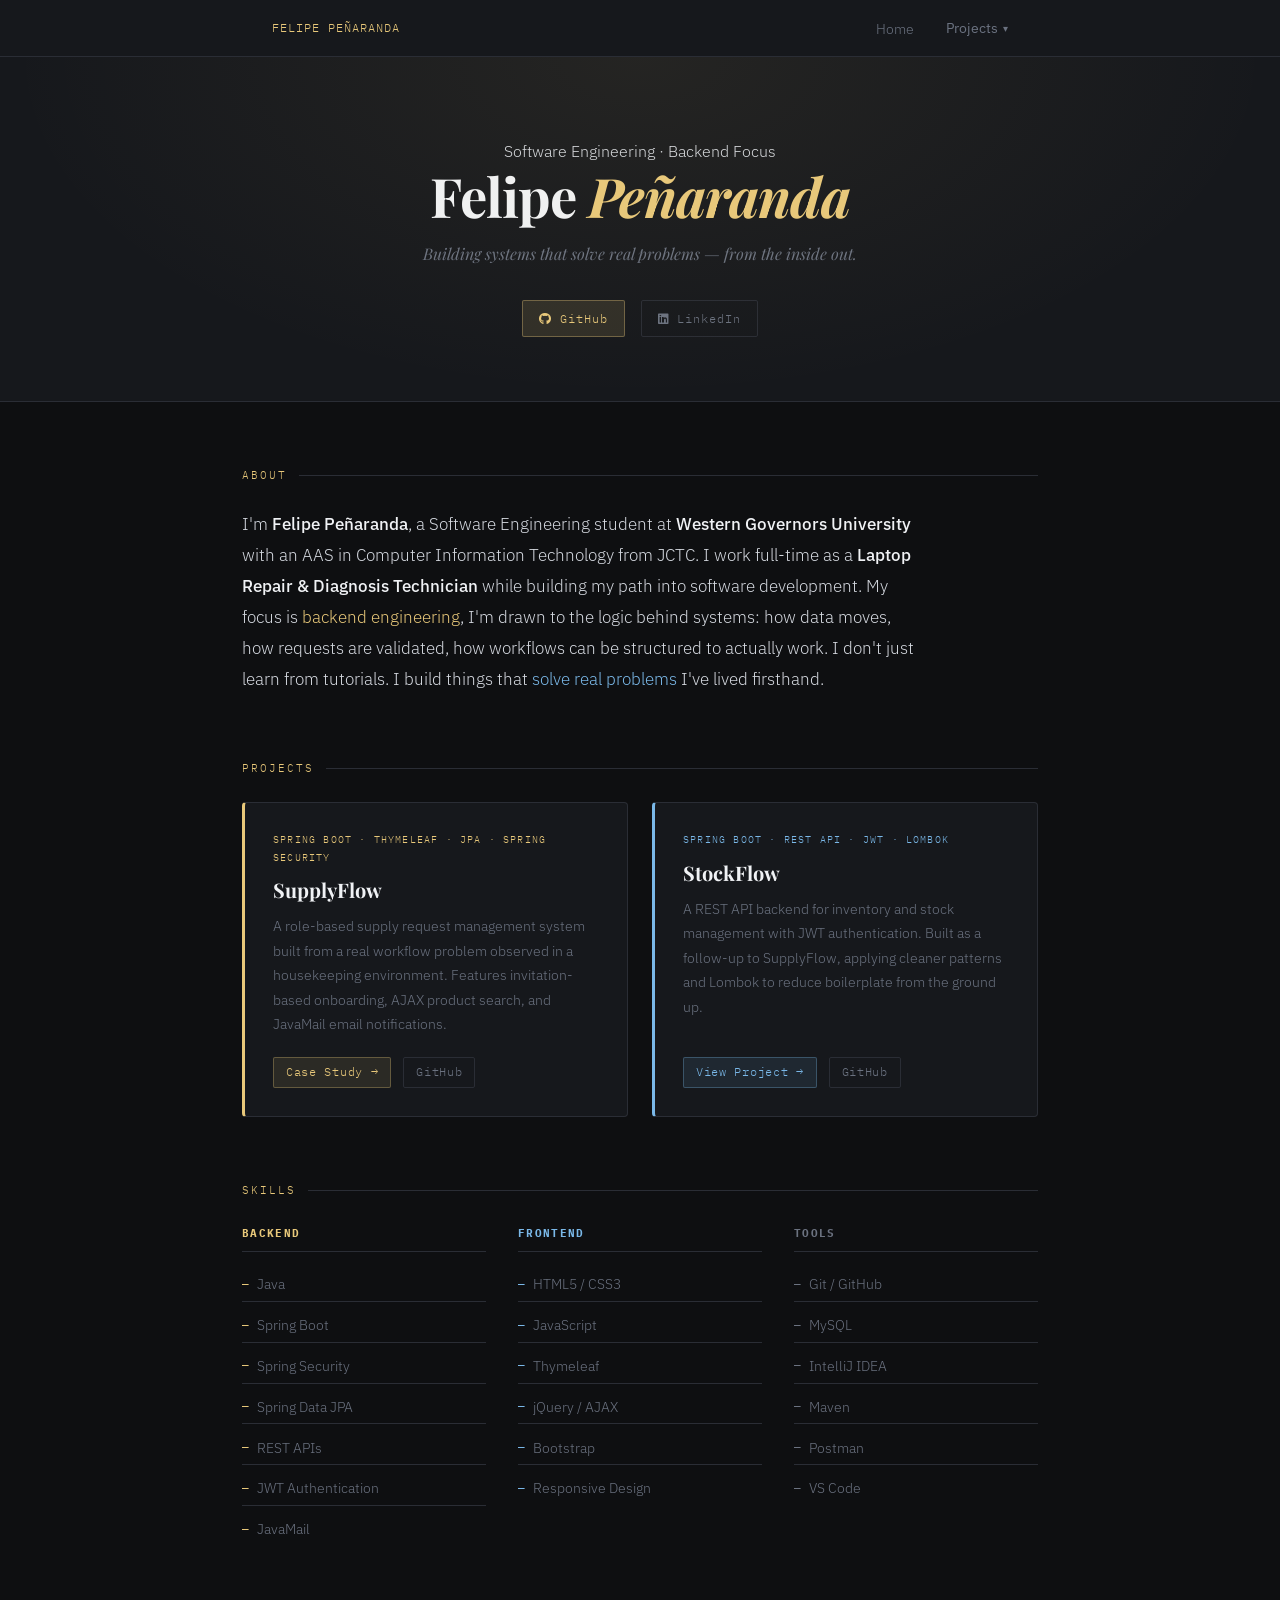
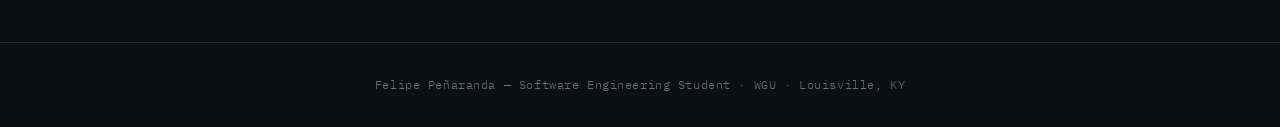
==== index.html @ 21e98ea2 "initial portfolio commit" ====
<!DOCTYPE html>
<html lang="en">
<head>
  <meta charset="UTF-8" />
  <meta name="viewport" content="width=device-width, initial-scale=1.0" />
  <title>Felipe Peñaranda — Portfolio</title>
  <link href="https://fonts.googleapis.com/css2?family=Playfair+Display:ital,wght@0,700;1,400&family=IBM+Plex+Mono:wght@400;600&family=IBM+Plex+Sans:wght@300;400;500&display=swap" rel="stylesheet" />
  <link rel="stylesheet" href="https://cdnjs.cloudflare.com/ajax/libs/font-awesome/6.5.0/css/all.min.css">
  <link rel="stylesheet" href="static/style/home.css">
  <link rel="stylesheet" href="static/style/supply-flow.css">
</head>
<body>

  <div id="nav-placeholder"></div>

  <!-- HERO -->
  <section class="hero">
    <div class="tag">Software Engineering · Backend Focus</div>
    <h1>Felipe <em>Peñaranda</em></h1>
    <p class="subtitle">Building systems that solve real problems — from the inside out.</p>
    <div class="hero-links">
      <a href="https://github.com/code-felipe" target="_blank" class="hero-link primary">
        <i class="fa-brands fa-github"></i> GitHub
      </a>
      <a href="https://www.linkedin.com/in/felipephe/" target="_blank" class="hero-link secondary">
        <i class="fa-brands fa-linkedin"></i> LinkedIn
      </a>
    </div>
  </section>

  <main class="index-main">

    <!-- ABOUT -->
    <section aria-labelledby="about-heading">
      <div class="section-label" id="about-heading">About</div>
      <p class="about-text">
        I'm <strong>Felipe Peñaranda</strong>, a Software Engineering student at
        <strong>Western Governors University</strong> with an AAS in Computer Information
        Technology from JCTC. I work full-time as a <strong>Laptop Repair &amp; Diagnosis
        Technician</strong> while building my path into software development.
        My focus is <span class="accent">backend engineering</span>, I'm drawn to
        the logic behind systems: how data moves, how requests are validated, how
        workflows can be structured to actually work. I don't just learn from
        tutorials. I build things that <span class="accent2">solve real problems</span>
        I've lived firsthand.
      </p>
    </section>

    <!-- PROJECTS -->
    <section aria-labelledby="projects-heading">
      <div class="section-label" id="projects-heading">Projects</div>
      <div class="projects-grid">

        <div class="project-card">
          <span class="project-card-tag">Spring Boot · Thymeleaf · JPA · Spring Security</span>
          <h3>SupplyFlow</h3>
          <p>
            A role-based supply request management system built from a real workflow
            problem observed in a housekeeping environment. Features invitation-based
            onboarding, AJAX product search, and JavaMail email notifications.
          </p>
          <div class="project-card-links">
            <a href="supply-flow.html" class="primary">Case Study →</a>
            <a href="https://github.com/code-felipe/supplyflow" target="_blank" class="ghost">GitHub</a>
          </div>
        </div>

        <div class="project-card blue">
          <span class="project-card-tag">Spring Boot · REST API · JWT · Lombok</span>
          <h3>StockFlow</h3>
          <p>
            A REST API backend for inventory and stock management with JWT
            authentication. Built as a follow-up to SupplyFlow, applying cleaner
            patterns and Lombok to reduce boilerplate from the ground up.
          </p>
          <div class="project-card-links">
            <a href="stock-flow.html" class="primary">View Project →</a>
            <a href="https://github.com" target="_blank" class="ghost">GitHub</a>
          </div>
        </div>

      </div>
    </section>

    <!-- SKILLS -->
    <section aria-labelledby="skills-heading">
      <div class="section-label" id="skills-heading">Skills</div>
      <div class="skills-categories">

        <div class="skill-group">
          <h4>Backend</h4>
          <ul>
            <li>Java</li>
            <li>Spring Boot</li>
            <li>Spring Security</li>
            <li>Spring Data JPA</li>
            <li>REST APIs</li>
            <li>JWT Authentication</li>
            <li>JavaMail</li>
          </ul>
        </div>

        <div class="skill-group blue">
          <h4>Frontend</h4>
          <ul>
            <li>HTML5 / CSS3</li>
            <li>JavaScript</li>
            <li>Thymeleaf</li>
            <li>jQuery / AJAX</li>
            <li>Bootstrap</li>
            <li>Responsive Design</li>
          </ul>
        </div>

        <div class="skill-group neutral">
          <h4>Tools</h4>
          <ul>
            <li>Git / GitHub</li>
            <li>MySQL</li>
            <li>IntelliJ IDEA</li>
            <li>Maven</li>
            <li>Postman</li>
            <li>VS Code</li>
          </ul>
        </div>

      </div>
    </section>

  </main>

  <footer>
    Felipe Peñaranda &mdash; Software Engineering Student &middot; WGU &middot; Louisville, KY
  </footer>

  <script src="static/js/nav.js"> </script>

</body>
</html>
---- static/style/home.css ----
/* HERO */
    .hero {
      background: var(--surface);
      border-bottom: 1px solid var(--border);
      padding: 5rem 2rem 4rem;
      text-align: center;
      position: relative;
      overflow: hidden;
    }

    .hero::before {
      content: '';
      position: absolute;
      inset: 0;
      background: radial-gradient(ellipse at 50% 0%, rgba(232,200,122,0.07) 0%, transparent 70%);
      pointer-events: none;
    }

    .hero h1 {
      font-family: var(--font-display);
      font-size: clamp(2rem, 5vw, 3.4rem);
      color: var(--text-heading);
      letter-spacing: -0.02em;
      line-height: 1.15;
      margin-bottom: 0.75rem;
    }

    .hero h1 em { color: var(--accent); font-style: italic; }

    .hero p.subtitle {
      font-size: 1rem;
      color: var(--text-muted);
      font-style: italic;
      font-family: var(--font-display);
      max-width: 500px;
      margin: 0 auto 2rem;
    }

    .hero-links {
      display: flex;
      justify-content: center;
      gap: 1rem;
      flex-wrap: wrap;
    }

    .hero-link {
      font-family: var(--font-mono);
      font-size: 0.75rem;
      letter-spacing: 0.08em;
      text-decoration: none;
      padding: 0.45rem 1rem;
      border-radius: 2px;
      transition: all 0.25s ease;
    }

    .hero-link.primary {
      background: rgba(232,200,122,0.12);
      border: 1px solid rgba(232,200,122,0.35);
      color: var(--accent);
    }

    .hero-link.primary:hover { background: rgba(232,200,122,0.2); }

    .hero-link.secondary {
      background: transparent;
      border: 1px solid var(--border);
      color: var(--text-muted);
    }

    .hero-link.secondary:hover { color: var(--text-heading); border-color: var(--text-muted); }

    /* SECTION LABEL */
    .section-label {
      font-family: var(--font-mono);
      font-size: 0.68rem;
      letter-spacing: 0.18em;
      color: var(--accent);
      text-transform: uppercase;
      margin-bottom: 1.5rem;
      display: flex;
      align-items: center;
      gap: 0.75rem;
    }

    .section-label::after {
      content: '';
      flex: 1;
      height: 1px;
      background: var(--border);
    }

    /* INDEX MAIN */
    .index-main {
      max-width: 860px;
      margin: 0 auto;
      padding: 4rem 2rem 6rem;
      display: flex;
      flex-direction: column;
      gap: 4rem;
    }

    /* ABOUT */
    .about-text {
      font-size: 1.05rem;
      line-height: 1.85;
      color: var(--text);
      max-width: 680px;
    }

    .about-text strong { color: var(--text-heading); font-weight: 500; }
    .about-text .accent  { color: var(--accent); }
    .about-text .accent2 { color: var(--accent2); }

    /* PROJECTS GRID */
    .projects-grid {
      display: grid;
      grid-template-columns: repeat(2, 1fr);
      gap: 1.5rem;
    }

    .project-card {
      background: var(--surface);
      border: 1px solid var(--border);
      border-left: 3px solid var(--accent);
      border-radius: 4px;
      padding: 1.75rem;
      display: flex;
      flex-direction: column;
      gap: 0.75rem;
      transition: background 0.25s ease;
    }

    .project-card:hover { background: var(--surface2); }
    .project-card.blue  { border-left-color: var(--accent2); }

    .project-card-tag {
      font-family: var(--font-mono);
      font-size: 0.62rem;
      letter-spacing: 0.12em;
      text-transform: uppercase;
      color: var(--accent);
    }

    .project-card.blue .project-card-tag { color: var(--accent2); }

    .project-card h3 {
      font-family: var(--font-display);
      font-size: 1.25rem;
      color: var(--text-heading);
      line-height: 1.2;
      margin-bottom: 0;
    }

    .project-card p {
      font-size: 0.9rem;
      color: var(--text-muted);
      line-height: 1.7;
      flex: 1;
    }

    .project-card-links {
      display: flex;
      gap: 0.75rem;
      margin-top: 0.5rem;
    }

    .project-card-links a {
      font-family: var(--font-mono);
      font-size: 0.72rem;
      letter-spacing: 0.06em;
      text-decoration: none;
      padding: 0.3rem 0.75rem;
      border-radius: 2px;
      transition: all 0.25s ease;
    }

    .project-card-links a.primary {
      background: rgba(232,200,122,0.1);
      border: 1px solid rgba(232,200,122,0.3);
      color: var(--accent);
    }

    .project-card-links a.primary:hover { background: rgba(232,200,122,0.2); }

    .project-card.blue .project-card-links a.primary {
      background: rgba(122,184,232,0.1);
      border-color: rgba(122,184,232,0.3);
      color: var(--accent2);
    }

    .project-card.blue .project-card-links a.primary:hover {
      background: rgba(122,184,232,0.2);
    }

    .project-card-links a.ghost {
      border: 1px solid var(--border);
      color: var(--text-muted);
    }

    .project-card-links a.ghost:hover { color: var(--text-heading); border-color: var(--text-muted); }

    /* SKILLS */
    .skills-categories {
      display: grid;
      grid-template-columns: repeat(3, 1fr);
      gap: 2rem;
    }

    .skill-group h4 {
      font-family: var(--font-mono);
      font-size: 0.68rem;
      letter-spacing: 0.12em;
      text-transform: uppercase;
      color: var(--accent);
      margin-bottom: 1rem;
      padding-bottom: 0.5rem;
      border-bottom: 1px solid var(--border);
    }

    .skill-group.blue h4    { color: var(--accent2); }
    .skill-group.neutral h4 { color: var(--text-muted); }

    .skill-group ul {
      list-style: none;
      padding: 0;
      display: flex;
      flex-direction: column;
      gap: 0.45rem;
    }

    .skill-group ul li {
      font-size: 0.88rem;
      color: var(--text-muted);
      display: flex;
      align-items: center;
      gap: 0.5rem;
      padding: 0.25rem 0;
      border-bottom: 1px solid var(--border);
      transition: color 0.2s ease;
    }

    .skill-group ul li:last-child { border-bottom: none; }
    .skill-group ul li:hover      { color: var(--text); }

    .skill-group ul li::before {
      content: '—';
      color: var(--accent);
      font-family: var(--font-mono);
      font-size: 0.7rem;
      flex-shrink: 0;
    }

    .skill-group.blue ul li::before    { color: var(--accent2); }
    .skill-group.neutral ul li::before { color: var(--text-muted); }

    @media (max-width: 640px) {
      .projects-grid    { grid-template-columns: 1fr; }
      .skills-categories { grid-template-columns: 1fr; }
    }
---- static/style/supply-flow.css ----
:root {
      --bg: #0e0f11;
      --surface: #16181c;
      --surface2: #1e2127;
      --accent: #e8c87a;
      --accent2: #7ab8e8;
      --text: #d4d8df;
      --text-muted: #6b7280;
      --text-heading: #f0f2f5;
      --border: #2a2d35;
      --font-display: 'Playfair Display', Georgia, serif;
      --font-body: 'IBM Plex Sans', sans-serif;
      --font-mono: 'IBM Plex Mono', monospace;
    }

    *, *::before, *::after { box-sizing: border-box; margin: 0; padding: 0; }

    body {
      background-color: var(--bg);
      color: var(--text);
      font-family: var(--font-body);
      font-weight: 300;
      line-height: 1.75;
      font-size: 1rem;
    }

    /* HEADER */
    header {
      background: var(--surface);
      border-bottom: 1px solid var(--border);
      padding: 3.5rem 2rem 3rem;
      text-align: center;
      position: relative;
      overflow: hidden;
    }

    header::before {
      content: '';
      position: absolute;
      inset: 0;
      background: radial-gradient(ellipse at 50% 0%, rgba(232,200,122,0.07) 0%, transparent 70%);
      pointer-events: none;
    }

    header .tag {
      display: inline-block;
      font-family: var(--font-mono);
      font-size: 0.7rem;
      letter-spacing: 0.18em;
      color: var(--accent);
      text-transform: uppercase;
      border: 1px solid rgba(232,200,122,0.3);
      padding: 0.3rem 0.9rem;
      border-radius: 2px;
      margin-bottom: 1.5rem;
    }

    header h1 {
      font-family: var(--font-display);
      font-size: clamp(2.2rem, 5vw, 3.8rem);
      color: var(--text-heading);
      letter-spacing: -0.02em;
      line-height: 1.15;
      margin-bottom: 0.75rem;
    }

    header h1 em {
      color: var(--accent);
      font-style: italic;
    }

    header p.subtitle {
      font-size: 1rem;
      color: var(--text-muted);
      font-style: italic;
      font-family: var(--font-display);
    }
    /* NAV */
    /* NAV */
.site-nav {
  background: var(--surface);
  border-bottom: 1px solid var(--border);
  position: sticky;
  top: 0;
  z-index: 100;
}

.nav-inner {
  max-width: 800px;
  margin: 0 auto;
  padding: 0 2rem;
  height: 56px;
  display: flex;
  align-items: center;
  justify-content: space-between;
}

.nav-logo {
  font-family: var(--font-mono);
  font-size: 0.78rem;
  color: var(--accent);
  text-decoration: none;
  letter-spacing: 0.08em;
  text-transform: uppercase;
}

.nav-links {
  list-style: none;
  display: flex;
  align-items: center;
  gap: 2rem;
}

.nav-links > li > a {
  font-family: var(--font-body);
  font-size: 0.88rem;
  color: var(--text-muted);
  text-decoration: none;
  transition: color 0.3s ease;
}

.nav-links > li > a:hover {
  color: var(--text-heading);
}

/* DROPDOWN */
.nav-dropdown {
  position: relative;
}

.nav-dropdown-btn {
  background: none;
  border: none;
  font-family: var(--font-body);
  font-size: 0.88rem;
  color: var(--text-muted);
  cursor: pointer;
  display: flex;
  align-items: center;
  gap: 0.3rem;
  transition: color 0.3s ease;
  padding: 0;
}

.nav-dropdown-btn:hover {
  color: var(--text-heading);
}

.nav-caret {
  font-size: 0.65rem;
  transition: transform 0.25s ease;
}

.nav-dropdown.open .nav-caret {
  transform: rotate(180deg);
}

.nav-dropdown-menu {
  display: none;
  position: absolute;
  top: calc(100% + 12px);
  right: 0;
  background: var(--surface);
  border: 1px solid var(--border);
  border-radius: 4px;
  min-width: 180px;
  list-style: none;
  overflow: hidden;
}

.nav-dropdown.open .nav-dropdown-menu {
  display: block;
}

.nav-dropdown-menu li a {
  display: flex;
  flex-direction: column;
  padding: 0.75rem 1rem;
  text-decoration: none;
  color: var(--text);
  font-size: 0.88rem;
  border-bottom: 1px solid var(--border);
  transition: background 0.2s ease;
}

.nav-dropdown-menu li:last-child a {
  border-bottom: none;
}

.nav-dropdown-menu li a:hover {
  background: var(--surface2);
  color: var(--text-heading);
}

.nav-project-tag {
  font-family: var(--font-mono);
  font-size: 0.6rem;
  color: var(--accent);
  letter-spacing: 0.1em;
  text-transform: uppercase;
  margin-bottom: 0.1rem;
}
    /* LAYOUT */
    main {
      max-width: 800px;
      margin: 0 auto;
      padding: 4rem 2rem 6rem;
    }

    /* INTRO SECTION */
    section.intro {
      margin-bottom: 4rem;
      padding-bottom: 3rem;
      border-bottom: 1px solid var(--border);
    }

    section.intro p {
      font-size: 1.1rem;
      line-height: 1.85;
      color: var(--text);
    }

    /* PROBLEM SECTION */
    section.problem {
      margin-bottom: 4rem;
      padding-bottom: 3rem;
      border-bottom: 1px solid var(--border);
    }

    .problem_box{
        display: flex;
        justify-content: space-evenly;
        
    }

    .problem_img_box_grid figure img:nth-child(1){
        width: 10em;
        border-radius: 17%;
    }

    .problem_img_box_grid{
        display: flex;
        flex-direction: row;
        align-items: center;
        gap: 20px;
    }

    /* LEARNINGS */
    section.learnings {
      margin-bottom: 4rem;
    }

    section.learnings > h2 {
      margin-bottom: 2.5rem;
    }

    /*Section Roles*/
    .learning_title_img > div > i, .art_invite_title_img > div > i, .art_dto_title_img > div > i, .art_jpa_title_img > div > i,
    .art_architecture_title_img > div > i{
        font-size: 5rem;
        
    }

    .learnings_img_btn_box{
      display: flex;
      flex-direction: column;
      gap: 0.88rem;
    }

    .learnings_img_btn_box button,.art_invite_img_btn_box button, .art_architecture_img_btn_box button{
      padding: 0.35rem;
      transition: background-color 0.5s ease, color 0.5s ease;
    }

    .learnings_img_btn_box button:hover, .art_invite_img_btn_box button:hover{
      color: white;
      background-color: #16181c;
    }

    /*Section Invitation Code Impl*/
    .learning_title_img, .art_invite_title_img, .art_dto_title_img, .art_jpa_title_img, .art_architecture_title_img{
        display: flex;
        justify-content: space-between;
    }

    .art_invite_img_btn_box{
      display: flex;
      flex-direction: column;
      gap: 0.88rem;
    }
    
    /* Section DTO's - Mapper*/
  

    


    /* ARTICLE CARDS */
    article {
      background: var(--surface);
      border: 1px solid var(--border);
      border-left: 3px solid var(--accent);
      border-radius: 4px;
      padding: 2rem 2rem 2rem 2.2rem;
      margin-bottom: 2rem;
      position: relative;
    }

    article.blue-accent {
      border-left-color: var(--accent2);
    }

    article h3 {
      font-family: var(--font-display);
      font-size: 1.3rem;
      color: var(--text-heading);
      margin-bottom: 0.4rem;
      line-height: 1.3;
    }

    article .article-sub {
      font-family: var(--font-mono);
      font-size: 0.68rem;
      color: var(--accent);
      letter-spacing: 0.12em;
      text-transform: uppercase;
      margin-bottom: 1rem;
      display: block;
    }

    article.blue-accent .article-sub {
      color: var(--accent2);
    }

    article p {
      font-size: 0.97rem;
      color: var(--text);
      line-height: 1.78;
    }

    /* HEADINGS */
    h2 {
      font-family: var(--font-display);
      font-size: 1.8rem;
      color: var(--text-heading);
      margin-bottom: 1.25rem;
      letter-spacing: -0.01em;
      line-height: 1.2;
    }

    /* BULLET LIST */
    ul.styled {
      list-style: none;
      padding: 0;
      margin: 1.25rem 0;
    }

    ul.styled li {
      padding: 0.5rem 0 0.5rem 1.5rem;
      position: relative;
      color: var(--text);
      font-size: 0.97rem;
      border-bottom: 1px solid var(--border);
    }

    ul.styled li:last-child { border-bottom: none; }

    ul.styled li::before {
      content: '—';
      position: absolute;
      left: 0;
      color: var(--accent);
      font-family: var(--font-mono);
    }

    /* DIFFERENTLY section */
    section.differently {
      background: var(--surface2);
      border: 1px solid var(--border);
      border-radius: 6px;
      padding: 2.5rem;
      margin-bottom: 4rem;
    }

    section.differently h2 {
      font-size: 1.5rem;
      margin-bottom: 1.5rem;
    }

    section.differently ul.styled li::before {
      color: var(--accent2);
    }

    /* CLOSING */
    section.closing {
      text-align: center;
      padding: 3rem 2rem;
      border-top: 1px solid var(--border);
    }

    section.closing blockquote {
      font-family: var(--font-display);
      font-style: italic;
      font-size: 1.4rem;
      color: var(--text-heading);
      line-height: 1.6;
      max-width: 560px;
      margin: 0 auto;
      position: relative;
    }

    section.closing blockquote::before {
      content: '"';
      font-size: 5rem;
      color: var(--accent);
      opacity: 0.25;
      position: absolute;
      top: -1.5rem;
      left: -1rem;
      font-family: var(--font-display);
      line-height: 1;
    }

    section.closing p.closing-note {
      margin-top: 1.5rem;
      font-size: 0.9rem;
      color: var(--text-muted);
      font-family: var(--font-mono);
    }

    /* STAT PILLS */
    .stat-pill {
      display: inline-block;
      background: rgba(232,200,122,0.1);
      border: 1px solid rgba(232,200,122,0.25);
      color: var(--accent);
      font-family: var(--font-mono);
      font-size: 0.78rem;
      padding: 0.25rem 0.75rem;
      border-radius: 20px;
      margin: 0.75rem 0.3rem 0 0;
    }

    /* FOOTER */
    footer {
      text-align: center;
      padding: 2rem;
      font-family: var(--font-mono);
      font-size: 0.72rem;
      color: var(--text-muted);
      border-top: 1px solid var(--border);
      letter-spacing: 0.05em;
    }
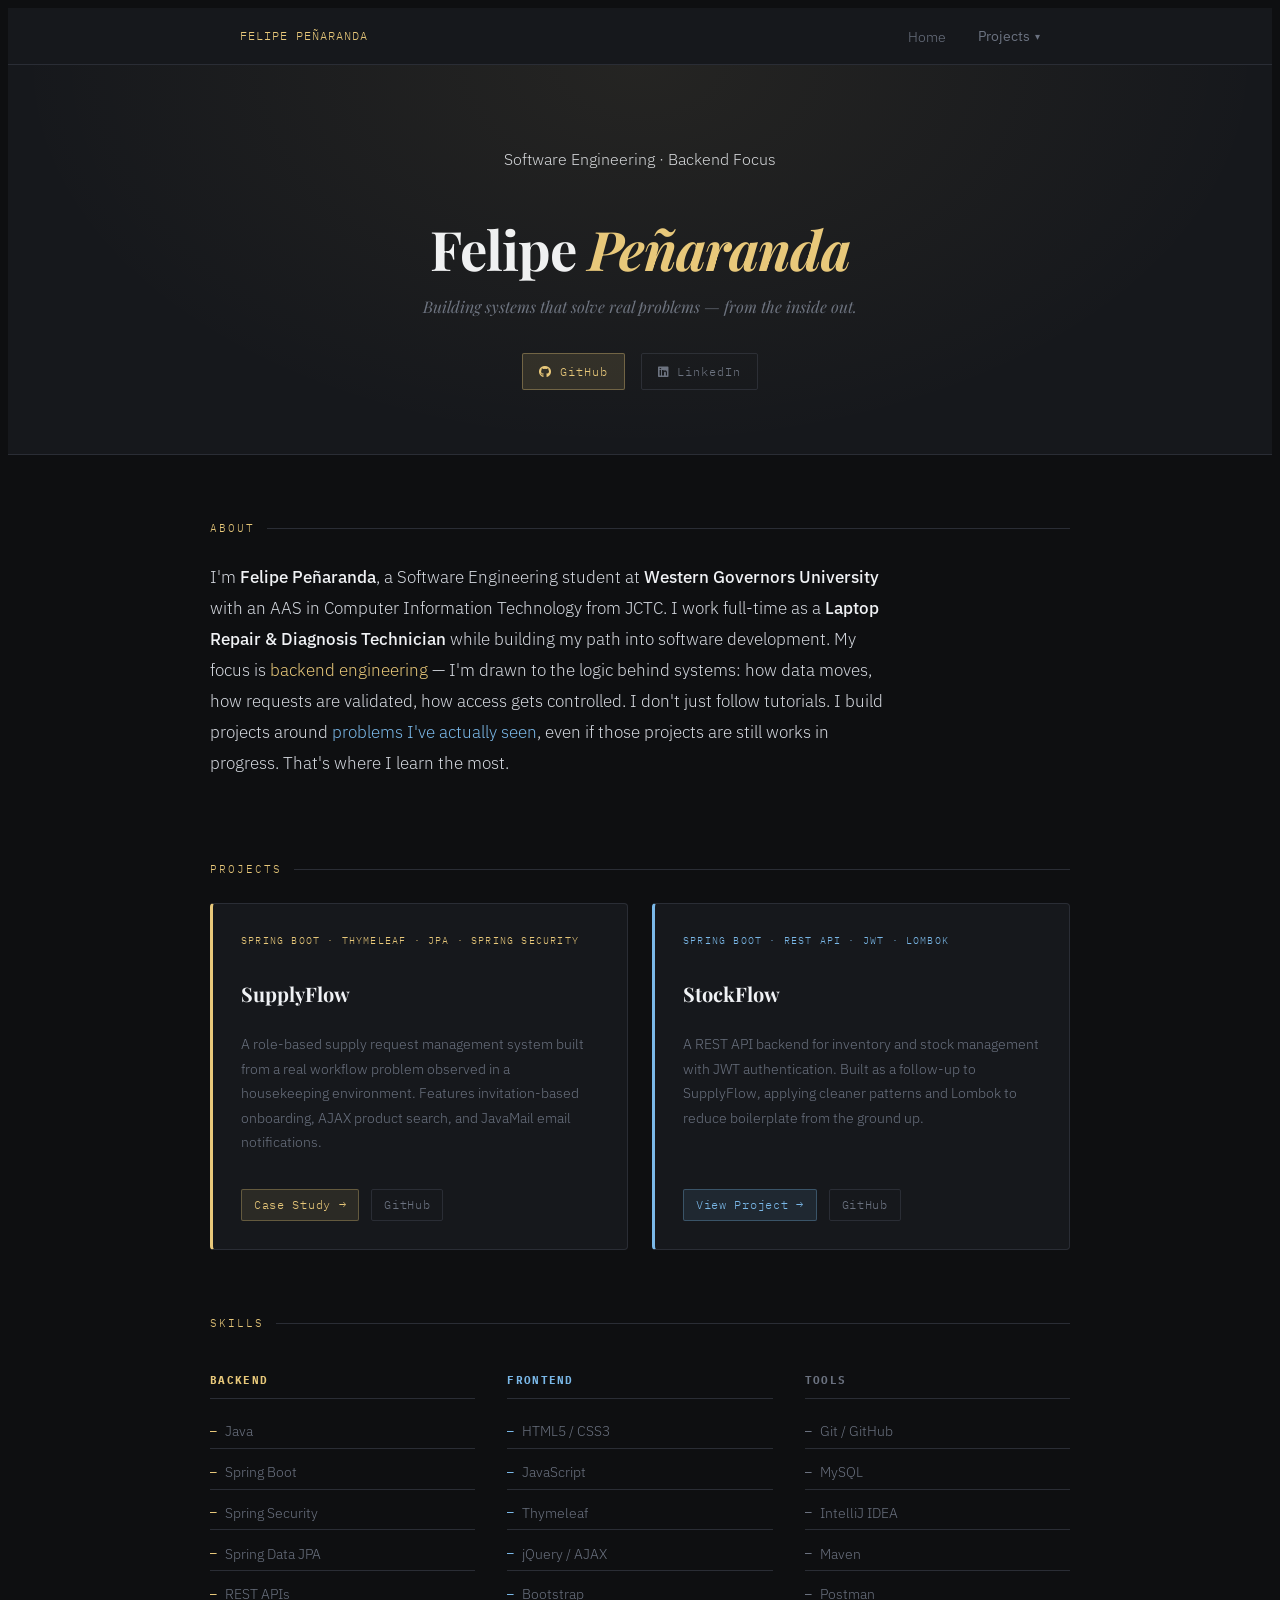
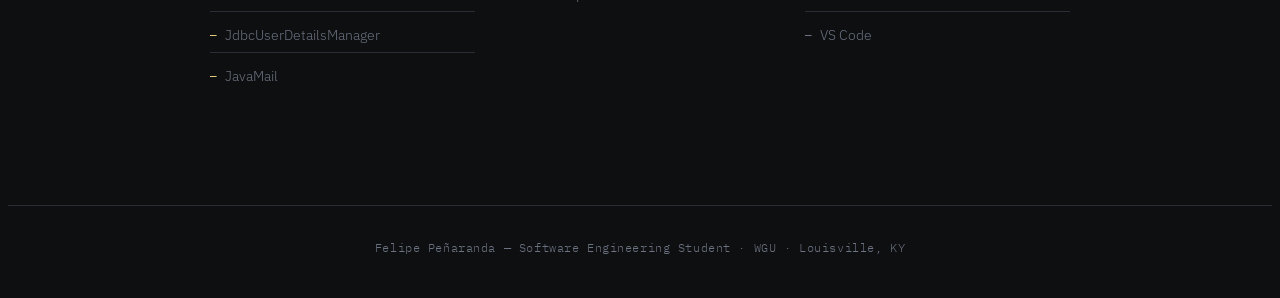
==== commit e6c9bc13: "The learning sections and index main topic have been modified" ====
--- a/index.html
+++ b/index.html
@@ -1,139 +1,163 @@
-<!DOCTYPE html>
+<!doctype html>
 <html lang="en">
-<head>
-  <meta charset="UTF-8" />
-  <meta name="viewport" content="width=device-width, initial-scale=1.0" />
-  <title>Felipe Peñaranda — Portfolio</title>
-  <link href="https://fonts.googleapis.com/css2?family=Playfair+Display:ital,wght@0,700;1,400&family=IBM+Plex+Mono:wght@400;600&family=IBM+Plex+Sans:wght@300;400;500&display=swap" rel="stylesheet" />
-  <link rel="stylesheet" href="https://cdnjs.cloudflare.com/ajax/libs/font-awesome/6.5.0/css/all.min.css">
-  <link rel="stylesheet" href="static/style/home.css">
-  <link rel="stylesheet" href="static/style/supply-flow.css">
-</head>
-<body>
+  <head>
+    <meta charset="UTF-8" />
+    <meta name="viewport" content="width=device-width, initial-scale=1.0" />
+    <title>Felipe Peñaranda — Portfolio</title>
+    <link
+      href="https://fonts.googleapis.com/css2?family=Playfair+Display:ital,wght@0,700;1,400&family=IBM+Plex+Mono:wght@400;600&family=IBM+Plex+Sans:wght@300;400;500&display=swap"
+      rel="stylesheet"
+    />
+    <link
+      rel="stylesheet"
+      href="https://cdnjs.cloudflare.com/ajax/libs/font-awesome/6.5.0/css/all.min.css"
+    />
+    <link rel="stylesheet" href="static/style/layaout.css" />
+    <!-- <link rel="stylesheet" href="static/style/supply-flow.css"> -->
+  </head>
+  <body>
+    <div id="nav-placeholder"></div>
 
-  <div id="nav-placeholder"></div>
-
-  <!-- HERO -->
-  <section class="hero">
-    <div class="tag">Software Engineering · Backend Focus</div>
-    <h1>Felipe <em>Peñaranda</em></h1>
-    <p class="subtitle">Building systems that solve real problems — from the inside out.</p>
-    <div class="hero-links">
-      <a href="https://github.com/code-felipe" target="_blank" class="hero-link primary">
-        <i class="fa-brands fa-github"></i> GitHub
-      </a>
-      <a href="https://www.linkedin.com/in/felipephe/" target="_blank" class="hero-link secondary">
-        <i class="fa-brands fa-linkedin"></i> LinkedIn
-      </a>
-    </div>
-  </section>
-
-  <main class="index-main">
-
-    <!-- ABOUT -->
-    <section aria-labelledby="about-heading">
-      <div class="section-label" id="about-heading">About</div>
-      <p class="about-text">
-        I'm <strong>Felipe Peñaranda</strong>, a Software Engineering student at
-        <strong>Western Governors University</strong> with an AAS in Computer Information
-        Technology from JCTC. I work full-time as a <strong>Laptop Repair &amp; Diagnosis
-        Technician</strong> while building my path into software development.
-        My focus is <span class="accent">backend engineering</span>, I'm drawn to
-        the logic behind systems: how data moves, how requests are validated, how
-        workflows can be structured to actually work. I don't just learn from
-        tutorials. I build things that <span class="accent2">solve real problems</span>
-        I've lived firsthand.
+    <!-- HERO -->
+    <section class="hero">
+      <div class="tag">Software Engineering · Backend Focus</div>
+      <h1>Felipe <em>Peñaranda</em></h1>
+      <p class="subtitle">
+        Building systems that solve real problems — from the inside out.
       </p>
-    </section>
-
-    <!-- PROJECTS -->
-    <section aria-labelledby="projects-heading">
-      <div class="section-label" id="projects-heading">Projects</div>
-      <div class="projects-grid">
-
-        <div class="project-card">
-          <span class="project-card-tag">Spring Boot · Thymeleaf · JPA · Spring Security</span>
-          <h3>SupplyFlow</h3>
-          <p>
-            A role-based supply request management system built from a real workflow
-            problem observed in a housekeeping environment. Features invitation-based
-            onboarding, AJAX product search, and JavaMail email notifications.
-          </p>
-          <div class="project-card-links">
-            <a href="supply-flow.html" class="primary">Case Study →</a>
-            <a href="https://github.com/code-felipe/supplyflow" target="_blank" class="ghost">GitHub</a>
-          </div>
-        </div>
-
-        <div class="project-card blue">
-          <span class="project-card-tag">Spring Boot · REST API · JWT · Lombok</span>
-          <h3>StockFlow</h3>
-          <p>
-            A REST API backend for inventory and stock management with JWT
-            authentication. Built as a follow-up to SupplyFlow, applying cleaner
-            patterns and Lombok to reduce boilerplate from the ground up.
-          </p>
-          <div class="project-card-links">
-            <a href="stock-flow.html" class="primary">View Project →</a>
-            <a href="https://github.com" target="_blank" class="ghost">GitHub</a>
-          </div>
-        </div>
-
+      <div class="hero-links">
+        <a
+          href="https://github.com/code-felipe"
+          target="_blank"
+          class="hero-link primary"
+        >
+          <i class="fa-brands fa-github"></i> GitHub
+        </a>
+        <a
+          href="https://www.linkedin.com/in/felipephe/"
+          target="_blank"
+          class="hero-link secondary"
+        >
+          <i class="fa-brands fa-linkedin"></i> LinkedIn
+        </a>
       </div>
     </section>
 
-    <!-- SKILLS -->
-    <section aria-labelledby="skills-heading">
-      <div class="section-label" id="skills-heading">Skills</div>
-      <div class="skills-categories">
+    <main class="index-main">
+      <!-- ABOUT -->
+      <section aria-labelledby="about-heading">
+        <div class="section-label" id="about-heading">About</div>
+        <p class="about-text">
+          I'm <strong>Felipe Peñaranda</strong>, a Software Engineering student
+          at <strong>Western Governors University</strong> with an AAS in
+          Computer Information Technology from JCTC. I work full-time as a
+          <strong>Laptop Repair &amp; Diagnosis Technician</strong> while
+          building my path into software development. My focus is
+          <span class="accent">backend engineering</span> — I'm drawn to the
+          logic behind systems: how data moves, how requests are validated, how
+          access gets controlled. I don't just follow tutorials. I build
+          projects around
+          <span class="accent2">problems I've actually seen</span>, even if
+          those projects are still works in progress. That's where I learn the
+          most.
+        </p>
+      </section>
 
-        <div class="skill-group">
-          <h4>Backend</h4>
-          <ul>
-            <li>Java</li>
-            <li>Spring Boot</li>
-            <li>Spring Security</li>
-            <li>Spring Data JPA</li>
-            <li>REST APIs</li>
-            <li>JWT Authentication</li>
-            <li>JavaMail</li>
-          </ul>
+      <!-- PROJECTS -->
+      <section aria-labelledby="projects-heading">
+        <div class="section-label" id="projects-heading">Projects</div>
+        <div class="projects-grid">
+          <div class="project-card">
+            <span class="project-card-tag"
+              >Spring Boot · Thymeleaf · JPA · Spring Security</span
+            >
+            <h3>SupplyFlow</h3>
+            <p>
+              A role-based supply request management system built from a real
+              workflow problem observed in a housekeeping environment. Features
+              invitation-based onboarding, AJAX product search, and JavaMail
+              email notifications.
+            </p>
+            <div class="project-card-links">
+              <a href="supply-flow.html" class="primary">Case Study →</a>
+              <a
+                href="https://github.com/code-felipe/supplyflow"
+                target="_blank"
+                class="ghost"
+                >GitHub</a
+              >
+            </div>
+          </div>
+
+          <div class="project-card blue">
+            <span class="project-card-tag"
+              >Spring Boot · REST API · JWT · Lombok</span
+            >
+            <h3>StockFlow</h3>
+            <p>
+              A REST API backend for inventory and stock management with JWT
+              authentication. Built as a follow-up to SupplyFlow, applying
+              cleaner patterns and Lombok to reduce boilerplate from the ground
+              up.
+            </p>
+            <div class="project-card-links">
+              <a href="stock-flow.html" class="primary">View Project →</a>
+              <a href="https://github.com" target="_blank" class="ghost"
+                >GitHub</a
+              >
+            </div>
+          </div>
         </div>
+      </section>
 
-        <div class="skill-group blue">
-          <h4>Frontend</h4>
-          <ul>
-            <li>HTML5 / CSS3</li>
-            <li>JavaScript</li>
-            <li>Thymeleaf</li>
-            <li>jQuery / AJAX</li>
-            <li>Bootstrap</li>
-            <li>Responsive Design</li>
-          </ul>
+      <!-- SKILLS -->
+      <section aria-labelledby="skills-heading">
+        <div class="section-label" id="skills-heading">Skills</div>
+        <div class="skills-categories">
+          <div class="skill-group">
+            <h4>Backend</h4>
+            <ul>
+              <li>Java</li>
+              <li>Spring Boot</li>
+              <li>Spring Security</li>
+              <li>Spring Data JPA</li>
+              <li>REST APIs</li>
+              <li>JdbcUserDetailsManager</li>
+              <li>JavaMail</li>
+            </ul>
+          </div>
+
+          <div class="skill-group blue">
+            <h4>Frontend</h4>
+            <ul>
+              <li>HTML5 / CSS3</li>
+              <li>JavaScript</li>
+              <li>Thymeleaf</li>
+              <li>jQuery / AJAX</li>
+              <li>Bootstrap</li>
+            </ul>
+          </div>
+
+          <div class="skill-group neutral">
+            <h4>Tools</h4>
+            <ul>
+              <li>Git / GitHub</li>
+              <li>MySQL</li>
+              <li>IntelliJ IDEA</li>
+              <li>Maven</li>
+              <li>Postman</li>
+              <li>VS Code</li>
+            </ul>
+          </div>
         </div>
+      </section>
+    </main>
 
-        <div class="skill-group neutral">
-          <h4>Tools</h4>
-          <ul>
-            <li>Git / GitHub</li>
-            <li>MySQL</li>
-            <li>IntelliJ IDEA</li>
-            <li>Maven</li>
-            <li>Postman</li>
-            <li>VS Code</li>
-          </ul>
-        </div>
+    <footer>
+      Felipe Peñaranda &mdash; Software Engineering Student &middot; WGU
+      &middot; Louisville, KY
+    </footer>
 
-      </div>
-    </section>
-
-  </main>
-
-  <footer>
-    Felipe Peñaranda &mdash; Software Engineering Student &middot; WGU &middot; Louisville, KY
-  </footer>
-
-  <script src="static/js/nav.js"> </script>
-
-</body>
-</html>+    <script src="static/js/nav.js"></script>
+  </body>
+</html>
--- a/static/style/layaout.css
+++ b/static/style/layaout.css
@@ -0,0 +1,709 @@
+ :root {
+      --bg: #0e0f11;
+      --surface: #16181c;
+      --surface2: #1e2127;
+      --accent: #e8c87a;
+      --accent2: #7ab8e8;
+      --text: #d4d8df;
+      --text-muted: #6b7280;
+      --text-heading: #f0f2f5;
+      --border: #2a2d35;
+      --font-display: 'Playfair Display', Georgia, serif;
+      --font-body: 'IBM Plex Sans', sans-serif;
+      --font-mono: 'IBM Plex Mono', monospace;
+    }
+
+ /* HEADER */
+    header {
+      background: var(--surface);
+      border-bottom: 1px solid var(--border);
+      padding: 3.5rem 2rem 3rem;
+      text-align: center;
+      position: relative;
+      overflow: hidden;
+    }
+
+    header::before {
+      content: '';
+      position: absolute;
+      inset: 0;
+      background: radial-gradient(ellipse at 50% 0%, rgba(232,200,122,0.07) 0%, transparent 70%);
+      pointer-events: none;
+    }
+
+    header .tag {
+      display: inline-block;
+      font-family: var(--font-mono);
+      font-size: 0.7rem;
+      letter-spacing: 0.18em;
+      color: var(--accent);
+      text-transform: uppercase;
+      border: 1px solid rgba(232,200,122,0.3);
+      padding: 0.3rem 0.9rem;
+      border-radius: 2px;
+      margin-bottom: 1.5rem;
+    }
+
+    header h1 {
+      font-family: var(--font-display);
+      font-size: clamp(2.2rem, 5vw, 3.8rem);
+      color: var(--text-heading);
+      letter-spacing: -0.02em;
+      line-height: 1.15;
+      margin-bottom: 0.75rem;
+    }
+
+    header h1 em {
+      color: var(--accent);
+      font-style: italic;
+    }
+
+    header p.subtitle {
+      font-size: 1rem;
+      color: var(--text-muted);
+      font-style: italic;
+      font-family: var(--font-display);
+    }
+
+/* NAV */
+.site-nav {
+  background: var(--surface);
+  border-bottom: 1px solid var(--border);
+  position: sticky;
+  top: 0;
+  z-index: 100;
+}
+
+.nav-inner {
+  max-width: 800px;
+  margin: 0 auto;
+  padding: 0 2rem;
+  height: 56px;
+  display: flex;
+  align-items: center;
+  justify-content: space-between;
+}
+
+.nav-logo {
+  font-family: var(--font-mono);
+  font-size: 0.78rem;
+  color: var(--accent);
+  text-decoration: none;
+  letter-spacing: 0.08em;
+  text-transform: uppercase;
+}
+
+.nav-links {
+  list-style: none;
+  display: flex;
+  align-items: center;
+  gap: 2rem;
+}
+
+.nav-links > li > a {
+  font-family: var(--font-body);
+  font-size: 0.88rem;
+  color: var(--text-muted);
+  text-decoration: none;
+  transition: color 0.3s ease;
+}
+
+.nav-links > li > a:hover {
+  color: var(--text-heading);
+}
+
+/* DROPDOWN */
+.nav-dropdown {
+  position: relative;
+}
+
+.nav-dropdown-btn {
+  background: none;
+  border: none;
+  font-family: var(--font-body);
+  font-size: 0.88rem;
+  color: var(--text-muted);
+  cursor: pointer;
+  display: flex;
+  align-items: center;
+  gap: 0.3rem;
+  transition: color 0.3s ease;
+  padding: 0;
+}
+
+.nav-dropdown-btn:hover {
+  color: var(--text-heading);
+}
+
+.nav-caret {
+  font-size: 0.65rem;
+  transition: transform 0.25s ease;
+}
+
+.nav-dropdown.open .nav-caret {
+  transform: rotate(180deg);
+}
+
+.nav-dropdown-menu {
+  display: none;
+  position: absolute;
+  top: calc(100% + 12px);
+  right: 0;
+  background: var(--surface);
+  border: 1px solid var(--border);
+  border-radius: 4px;
+  min-width: 180px;
+  list-style: none;
+  overflow: hidden;
+}
+
+.nav-dropdown.open .nav-dropdown-menu {
+  display: block;
+}
+
+.nav-dropdown-menu li a {
+  display: flex;
+  flex-direction: column;
+  padding: 0.75rem 1rem;
+  text-decoration: none;
+  color: var(--text);
+  font-size: 0.88rem;
+  border-bottom: 1px solid var(--border);
+  transition: background 0.2s ease;
+}
+
+.nav-dropdown-menu li:last-child a {
+  border-bottom: none;
+}
+
+.nav-dropdown-menu li a:hover {
+  background: var(--surface2);
+  color: var(--text-heading);
+}
+
+.nav-project-tag {
+  font-family: var(--font-mono);
+  font-size: 0.6rem;
+  color: var(--accent);
+  letter-spacing: 0.1em;
+  text-transform: uppercase;
+  margin-bottom: 0.1rem;
+}
+
+/* body */
+ body {
+      background-color: var(--bg);
+      color: var(--text);
+      font-family: var(--font-body);
+      font-weight: 300;
+      line-height: 1.75;
+      font-size: 1rem;
+    }
+
+/* MAIN LAYOUT - HERO */
+    main {
+      max-width: 800px;
+      margin: 0 auto;
+      padding: 4rem 2rem 6rem;
+    }
+
+    /* INTRO SECTION */
+    section.intro {
+      margin-bottom: 4rem;
+      padding-bottom: 3rem;
+      border-bottom: 1px solid var(--border);
+    }
+
+    section.intro p {
+      font-size: 1.1rem;
+      line-height: 1.85;
+      color: var(--text);
+    }
+
+    /* PROBLEM SECTION */
+    section.problem {
+      margin-bottom: 4rem;
+      padding-bottom: 3rem;
+      border-bottom: 1px solid var(--border);
+    }
+
+    .problem_box{
+        display: flex;
+        justify-content: space-evenly;
+        
+    }
+
+    .problem_img_box_grid figure img:nth-child(1){
+        width: 10em;
+        border-radius: 17%;
+    }
+
+    .problem_img_box_grid{
+        display: flex;
+        flex-direction: row;
+        align-items: center;
+        gap: 20px;
+    }
+
+    /* LEARNINGS */
+    section.learnings {
+      margin-bottom: 4rem;
+    }
+
+    section.learnings > h2 {
+      margin-bottom: 2.5rem;
+    }
+
+    /*Section Roles*/
+    .learning_title_img > div > i, .art_invite_title_img > div > i, .art_dto_title_img > div > i, .art_jpa_title_img > div > i,
+    .art_architecture_title_img > div > i{
+        font-size: 5rem;
+        
+    }
+
+    .learnings_img_btn_box{
+      display: flex;
+      flex-direction: column;
+      gap: 0.88rem;
+    }
+
+    .learnings_img_btn_box button,.art_invite_img_btn_box button, .art_architecture_img_btn_box button{
+      padding: 0.35rem;
+      transition: background-color 0.5s ease, color 0.5s ease;
+    }
+
+    .learnings_img_btn_box button:hover, .art_invite_img_btn_box button:hover{
+      color: white;
+      background-color: #16181c;
+    }
+
+    /*Section Invitation Code Impl*/
+    .learning_title_img, .art_invite_title_img, .art_dto_title_img, .art_jpa_title_img, .art_architecture_title_img{
+        display: flex;
+        justify-content: space-between;
+    }
+
+    .art_invite_img_btn_box{
+      display: flex;
+      flex-direction: column;
+      gap: 0.88rem;
+    }
+
+
+    /* ARTICLE CARDS */
+    article {
+      background: var(--surface);
+      border: 1px solid var(--border);
+      border-left: 3px solid var(--accent);
+      border-radius: 4px;
+      padding: 2rem 2rem 2rem 2.2rem;
+      margin-bottom: 2rem;
+      position: relative;
+    }
+
+    article.blue-accent {
+      border-left-color: var(--accent2);
+    }
+
+    article h3 {
+      font-family: var(--font-display);
+      font-size: 1.3rem;
+      color: var(--text-heading);
+      margin-bottom: 0.4rem;
+      line-height: 1.3;
+    }
+
+    article .article-sub {
+      font-family: var(--font-mono);
+      font-size: 0.68rem;
+      color: var(--accent);
+      letter-spacing: 0.12em;
+      text-transform: uppercase;
+      margin-bottom: 1rem;
+      display: block;
+    }
+
+    article.blue-accent .article-sub {
+      color: var(--accent2);
+    }
+
+    article p {
+      font-size: 0.97rem;
+      color: var(--text);
+      line-height: 1.78;
+    }
+
+    /* HEADINGS */
+    h2 {
+      font-family: var(--font-display);
+      font-size: 1.8rem;
+      color: var(--text-heading);
+      margin-bottom: 1.25rem;
+      letter-spacing: -0.01em;
+      line-height: 1.2;
+    }
+
+    /* BULLET LIST */
+    ul.styled {
+      list-style: none;
+      padding: 0;
+      margin: 1.25rem 0;
+    }
+
+    ul.styled li {
+      padding: 0.5rem 0 0.5rem 1.5rem;
+      position: relative;
+      color: var(--text);
+      font-size: 0.97rem;
+      border-bottom: 1px solid var(--border);
+    }
+
+    ul.styled li:last-child { border-bottom: none; }
+
+    ul.styled li::before {
+      content: '—';
+      position: absolute;
+      left: 0;
+      color: var(--accent);
+      font-family: var(--font-mono);
+    }
+
+    /* DIFFERENTLY section */
+    section.differently {
+      background: var(--surface2);
+      border: 1px solid var(--border);
+      border-radius: 6px;
+      padding: 2.5rem;
+      margin-bottom: 4rem;
+    }
+
+    section.differently h2 {
+      font-size: 1.5rem;
+      margin-bottom: 1.5rem;
+    }
+
+    section.differently ul.styled li::before {
+      color: var(--accent2);
+    }
+
+    /* CLOSING */
+    section.closing {
+      text-align: center;
+      padding: 3rem 2rem;
+      border-top: 1px solid var(--border);
+    }
+
+    section.closing blockquote {
+      font-family: var(--font-display);
+      font-style: italic;
+      font-size: 1.4rem;
+      color: var(--text-heading);
+      line-height: 1.6;
+      max-width: 560px;
+      margin: 0 auto;
+      position: relative;
+    }
+
+    section.closing blockquote::before {
+      content: '"';
+      font-size: 5rem;
+      color: var(--accent);
+      opacity: 0.25;
+      position: absolute;
+      top: -1.5rem;
+      left: -1rem;
+      font-family: var(--font-display);
+      line-height: 1;
+    }
+
+    section.closing p.closing-note {
+      margin-top: 1.5rem;
+      font-size: 0.9rem;
+      color: var(--text-muted);
+      font-family: var(--font-mono);
+    }
+
+    /* STAT PILLS */
+    .stat-pill {
+      display: inline-block;
+      background: rgba(232,200,122,0.1);
+      border: 1px solid rgba(232,200,122,0.25);
+      color: var(--accent);
+      font-family: var(--font-mono);
+      font-size: 0.78rem;
+      padding: 0.25rem 0.75rem;
+      border-radius: 20px;
+      margin: 0.75rem 0.3rem 0 0;
+    }
+
+      /* HERO */
+    .hero {
+      background: var(--surface);
+      border-bottom: 1px solid var(--border);
+      padding: 5rem 2rem 4rem;
+      text-align: center;
+      position: relative;
+      overflow: hidden;
+    }
+
+    .hero::before {
+      content: '';
+      position: absolute;
+      inset: 0;
+      background: radial-gradient(ellipse at 50% 0%, rgba(232,200,122,0.07) 0%, transparent 70%);
+      pointer-events: none;
+    }
+
+    .hero h1 {
+      font-family: var(--font-display);
+      font-size: clamp(2rem, 5vw, 3.4rem);
+      color: var(--text-heading);
+      letter-spacing: -0.02em;
+      line-height: 1.15;
+      margin-bottom: 0.75rem;
+    }
+
+    .hero h1 em { color: var(--accent); font-style: italic; }
+
+    .hero p.subtitle {
+      font-size: 1rem;
+      color: var(--text-muted);
+      font-style: italic;
+      font-family: var(--font-display);
+      max-width: 500px;
+      margin: 0 auto 2rem;
+    }
+
+    .hero-links {
+      display: flex;
+      justify-content: center;
+      gap: 1rem;
+      flex-wrap: wrap;
+    }
+
+    .hero-link {
+      font-family: var(--font-mono);
+      font-size: 0.75rem;
+      letter-spacing: 0.08em;
+      text-decoration: none;
+      padding: 0.45rem 1rem;
+      border-radius: 2px;
+      transition: all 0.25s ease;
+    }
+
+    .hero-link.primary {
+      background: rgba(232,200,122,0.12);
+      border: 1px solid rgba(232,200,122,0.35);
+      color: var(--accent);
+    }
+
+    .hero-link.primary:hover { background: rgba(232,200,122,0.2); }
+
+    .hero-link.secondary {
+      background: transparent;
+      border: 1px solid var(--border);
+      color: var(--text-muted);
+    }
+
+    .hero-link.secondary:hover { color: var(--text-heading); border-color: var(--text-muted); }
+
+    /* SECTION LABEL */
+    .section-label {
+      font-family: var(--font-mono);
+      font-size: 0.68rem;
+      letter-spacing: 0.18em;
+      color: var(--accent);
+      text-transform: uppercase;
+      margin-bottom: 1.5rem;
+      display: flex;
+      align-items: center;
+      gap: 0.75rem;
+    }
+
+    .section-label::after {
+      content: '';
+      flex: 1;
+      height: 1px;
+      background: var(--border);
+    }
+
+    /* INDEX MAIN */
+    .index-main {
+      max-width: 860px;
+      margin: 0 auto;
+      padding: 4rem 2rem 6rem;
+      display: flex;
+      flex-direction: column;
+      gap: 4rem;
+    }
+
+    /* ABOUT */
+    .about-text {
+      font-size: 1.05rem;
+      line-height: 1.85;
+      color: var(--text);
+      max-width: 680px;
+    }
+
+    .about-text strong { color: var(--text-heading); font-weight: 500; }
+    .about-text .accent  { color: var(--accent); }
+    .about-text .accent2 { color: var(--accent2); }
+
+    /* PROJECTS GRID */
+    .projects-grid {
+      display: grid;
+      grid-template-columns: repeat(2, 1fr);
+      gap: 1.5rem;
+    }
+
+    .project-card {
+      background: var(--surface);
+      border: 1px solid var(--border);
+      border-left: 3px solid var(--accent);
+      border-radius: 4px;
+      padding: 1.75rem;
+      display: flex;
+      flex-direction: column;
+      gap: 0.75rem;
+      transition: background 0.25s ease;
+    }
+
+    .project-card:hover { background: var(--surface2); }
+    .project-card.blue  { border-left-color: var(--accent2); }
+
+    .project-card-tag {
+      font-family: var(--font-mono);
+      font-size: 0.62rem;
+      letter-spacing: 0.12em;
+      text-transform: uppercase;
+      color: var(--accent);
+    }
+
+    .project-card.blue .project-card-tag { color: var(--accent2); }
+
+    .project-card h3 {
+      font-family: var(--font-display);
+      font-size: 1.25rem;
+      color: var(--text-heading);
+      line-height: 1.2;
+      margin-bottom: 0;
+    }
+
+    .project-card p {
+      font-size: 0.9rem;
+      color: var(--text-muted);
+      line-height: 1.7;
+      flex: 1;
+    }
+
+    .project-card-links {
+      display: flex;
+      gap: 0.75rem;
+      margin-top: 0.5rem;
+    }
+
+    .project-card-links a {
+      font-family: var(--font-mono);
+      font-size: 0.72rem;
+      letter-spacing: 0.06em;
+      text-decoration: none;
+      padding: 0.3rem 0.75rem;
+      border-radius: 2px;
+      transition: all 0.25s ease;
+    }
+
+    .project-card-links a.primary {
+      background: rgba(232,200,122,0.1);
+      border: 1px solid rgba(232,200,122,0.3);
+      color: var(--accent);
+    }
+
+    .project-card-links a.primary:hover { background: rgba(232,200,122,0.2); }
+
+    .project-card.blue .project-card-links a.primary {
+      background: rgba(122,184,232,0.1);
+      border-color: rgba(122,184,232,0.3);
+      color: var(--accent2);
+    }
+
+    .project-card.blue .project-card-links a.primary:hover {
+      background: rgba(122,184,232,0.2);
+    }
+
+    .project-card-links a.ghost {
+      border: 1px solid var(--border);
+      color: var(--text-muted);
+    }
+
+    .project-card-links a.ghost:hover { color: var(--text-heading); border-color: var(--text-muted); }
+
+    /* SKILLS */
+    .skills-categories {
+      display: grid;
+      grid-template-columns: repeat(3, 1fr);
+      gap: 2rem;
+    }
+
+    .skill-group h4 {
+      font-family: var(--font-mono);
+      font-size: 0.68rem;
+      letter-spacing: 0.12em;
+      text-transform: uppercase;
+      color: var(--accent);
+      margin-bottom: 1rem;
+      padding-bottom: 0.5rem;
+      border-bottom: 1px solid var(--border);
+    }
+
+    .skill-group.blue h4    { color: var(--accent2); }
+    .skill-group.neutral h4 { color: var(--text-muted); }
+
+    .skill-group ul {
+      list-style: none;
+      padding: 0;
+      display: flex;
+      flex-direction: column;
+      gap: 0.45rem;
+    }
+
+    .skill-group ul li {
+      font-size: 0.88rem;
+      color: var(--text-muted);
+      display: flex;
+      align-items: center;
+      gap: 0.5rem;
+      padding: 0.25rem 0;
+      border-bottom: 1px solid var(--border);
+      transition: color 0.2s ease;
+    }
+
+    .skill-group ul li:last-child { border-bottom: none; }
+    .skill-group ul li:hover      { color: var(--text); }
+
+    .skill-group ul li::before {
+      content: '—';
+      color: var(--accent);
+      font-family: var(--font-mono);
+      font-size: 0.7rem;
+      flex-shrink: 0;
+    }
+
+    .skill-group.blue ul li::before    { color: var(--accent2); }
+    .skill-group.neutral ul li::before { color: var(--text-muted); }
+
+    @media (max-width: 640px) {
+      .projects-grid    { grid-template-columns: 1fr; }
+      .skills-categories { grid-template-columns: 1fr; }
+    }
+
+    /* FOOTER */
+    footer {
+      text-align: center;
+      padding: 2rem;
+      font-family: var(--font-mono);
+      font-size: 0.72rem;
+      color: var(--text-muted);
+      border-top: 1px solid var(--border);
+      letter-spacing: 0.05em;
+    }
+
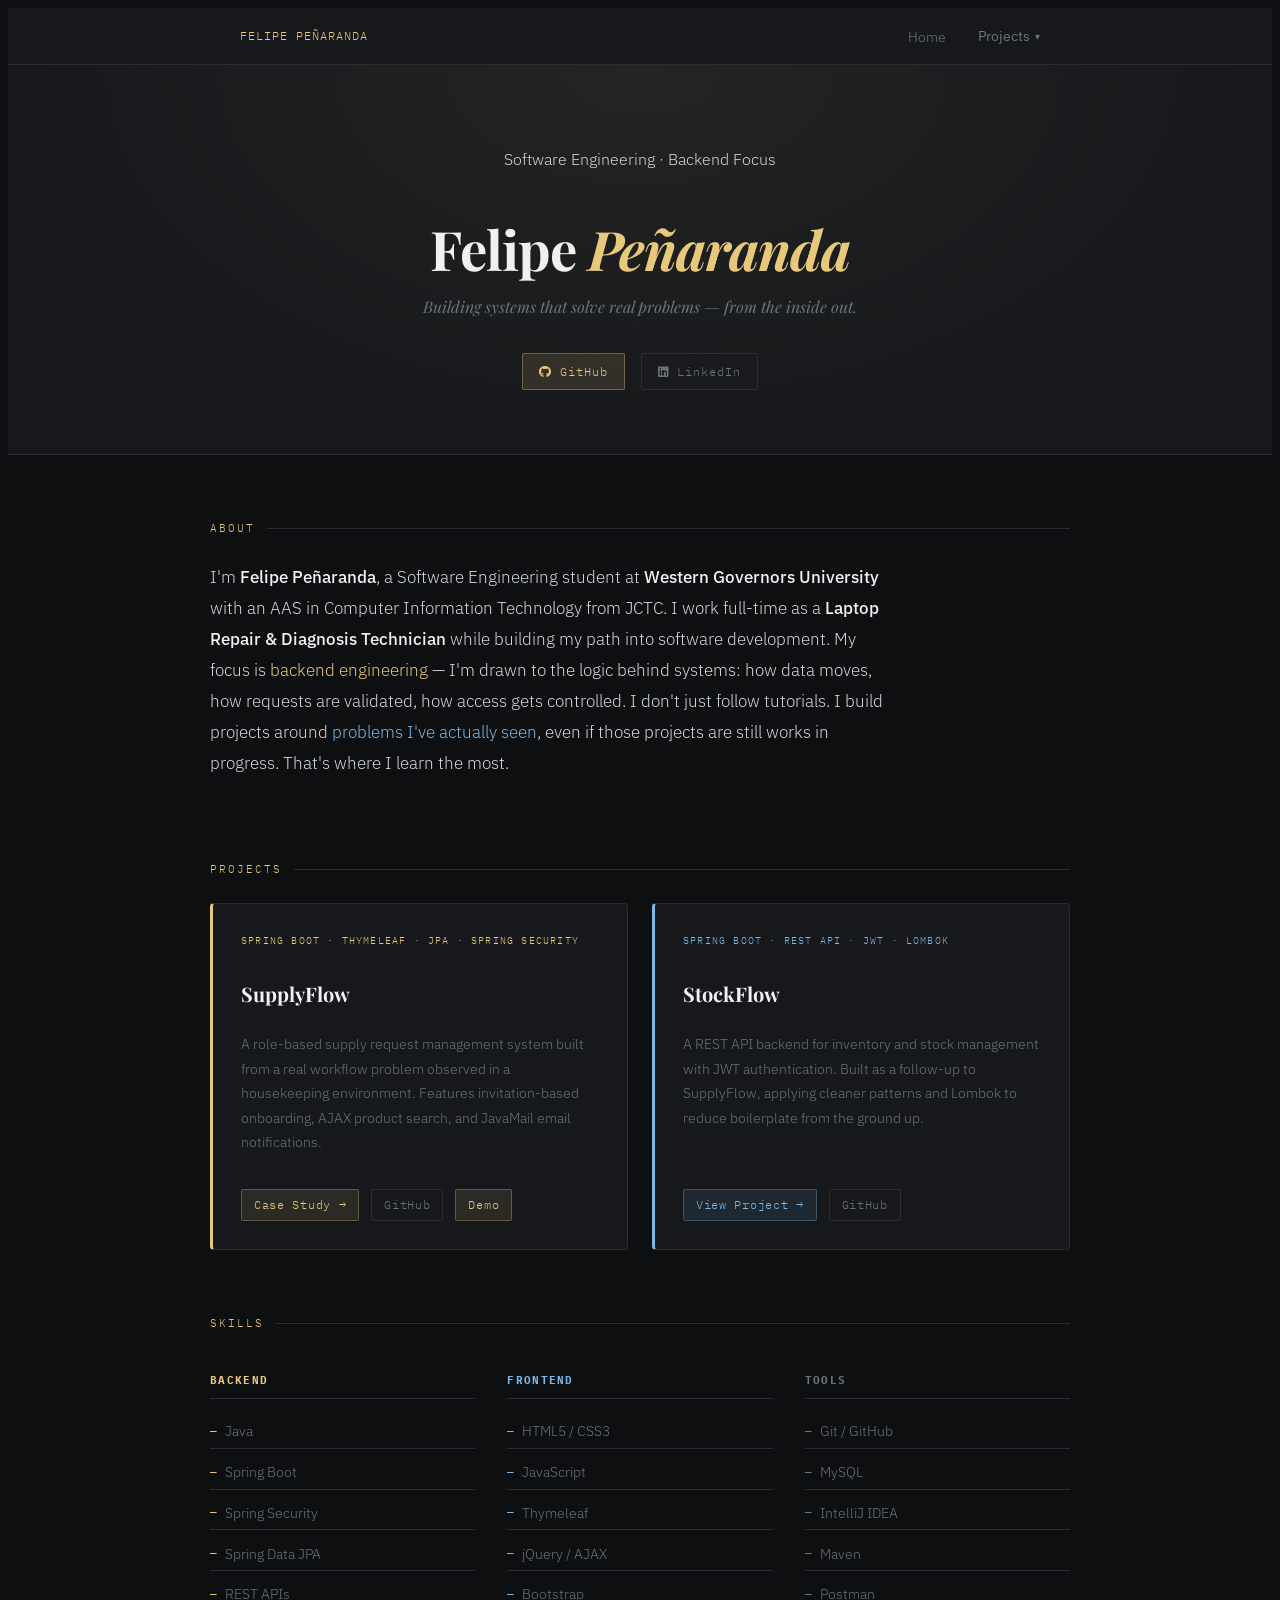
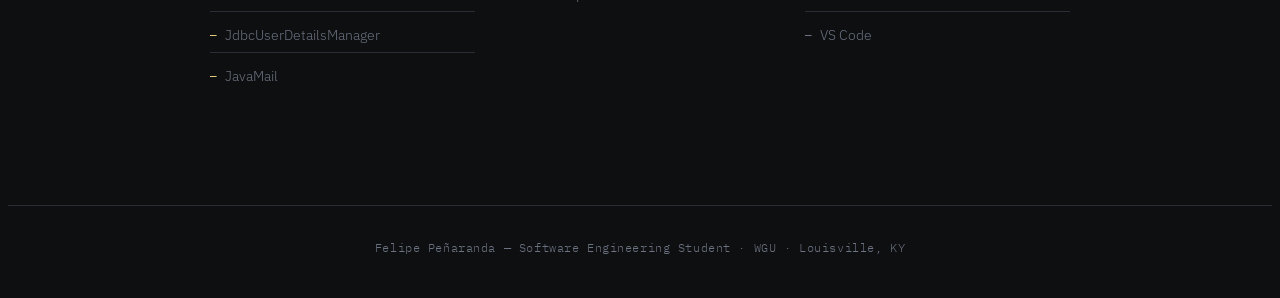
==== commit d45bf977: "chore: Add demo link on supplyFlow app" ====
--- a/index.html
+++ b/index.html
@@ -86,6 +86,7 @@
                 class="ghost"
                 >GitHub</a
               >
+              <a href="https://custodian-supply-manager.onrender.com" target="_blank" class="primary">Demo</a>
             </div>
           </div>
 
@@ -102,7 +103,7 @@
             </p>
             <div class="project-card-links">
               <a href="stock-flow.html" class="primary">View Project →</a>
-              <a href="https://github.com" target="_blank" class="ghost"
+              <a href="https://github.com/code-felipe/stock-flow" target="_blank" class="ghost"
                 >GitHub</a
               >
             </div>
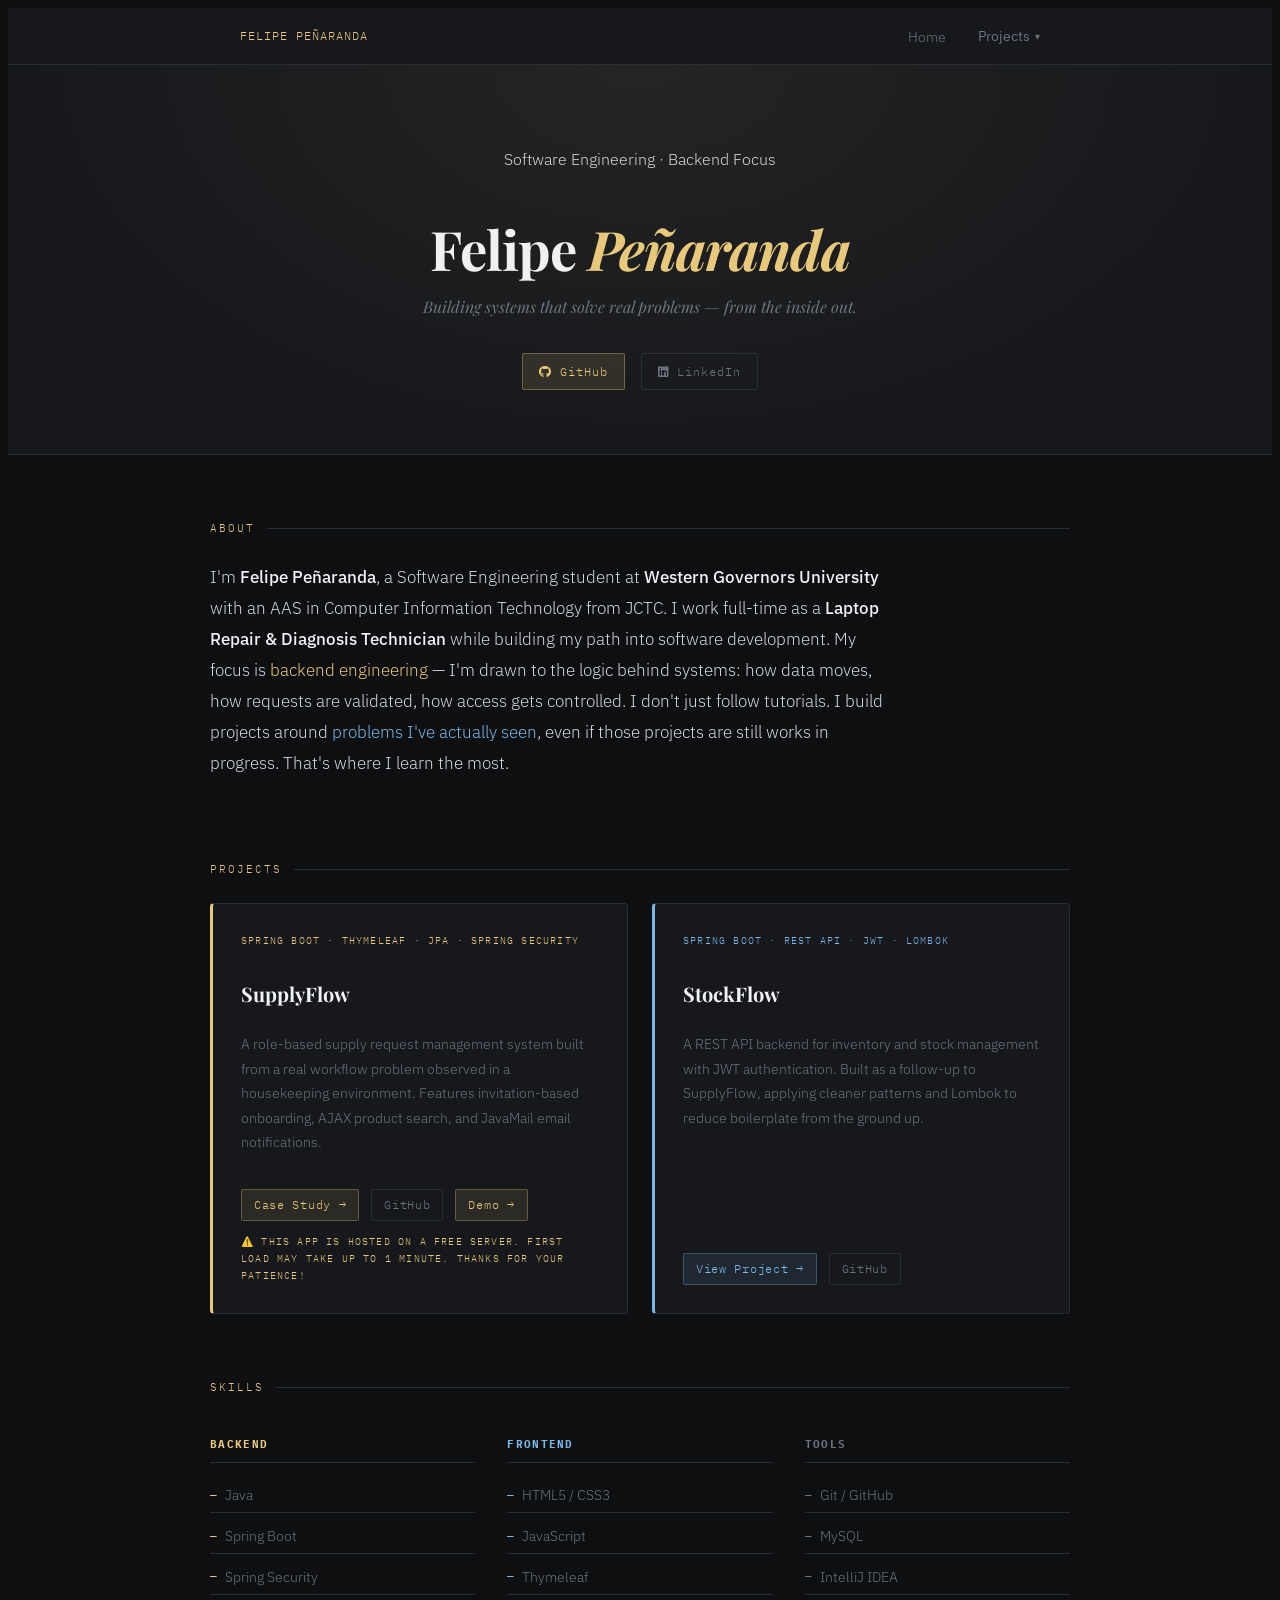
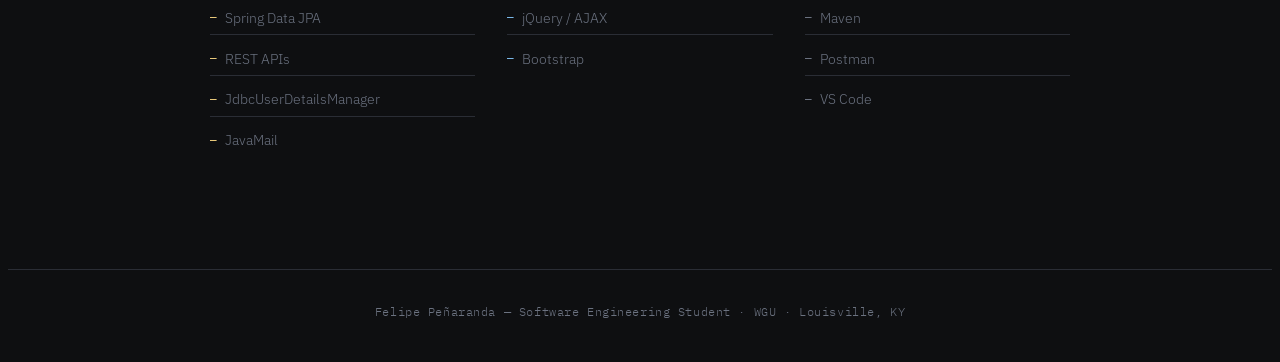
==== commit 6cafae8e: "chore: Add span tag to inform about the project load time." ====
--- a/index.html
+++ b/index.html
@@ -86,8 +86,9 @@
                 class="ghost"
                 >GitHub</a
               >
-              <a href="https://custodian-supply-manager.onrender.com" target="_blank" class="primary">Demo</a>
+              <a href="https://custodian-supply-manager.onrender.com" target="_blank" class="primary">Demo →</a>              
             </div>
+            <span class="project-card-tag">⚠️ This app is hosted on a free server. First load may take up to 1 minute. Thanks for your patience!</span>
           </div>
 
           <div class="project-card blue">
